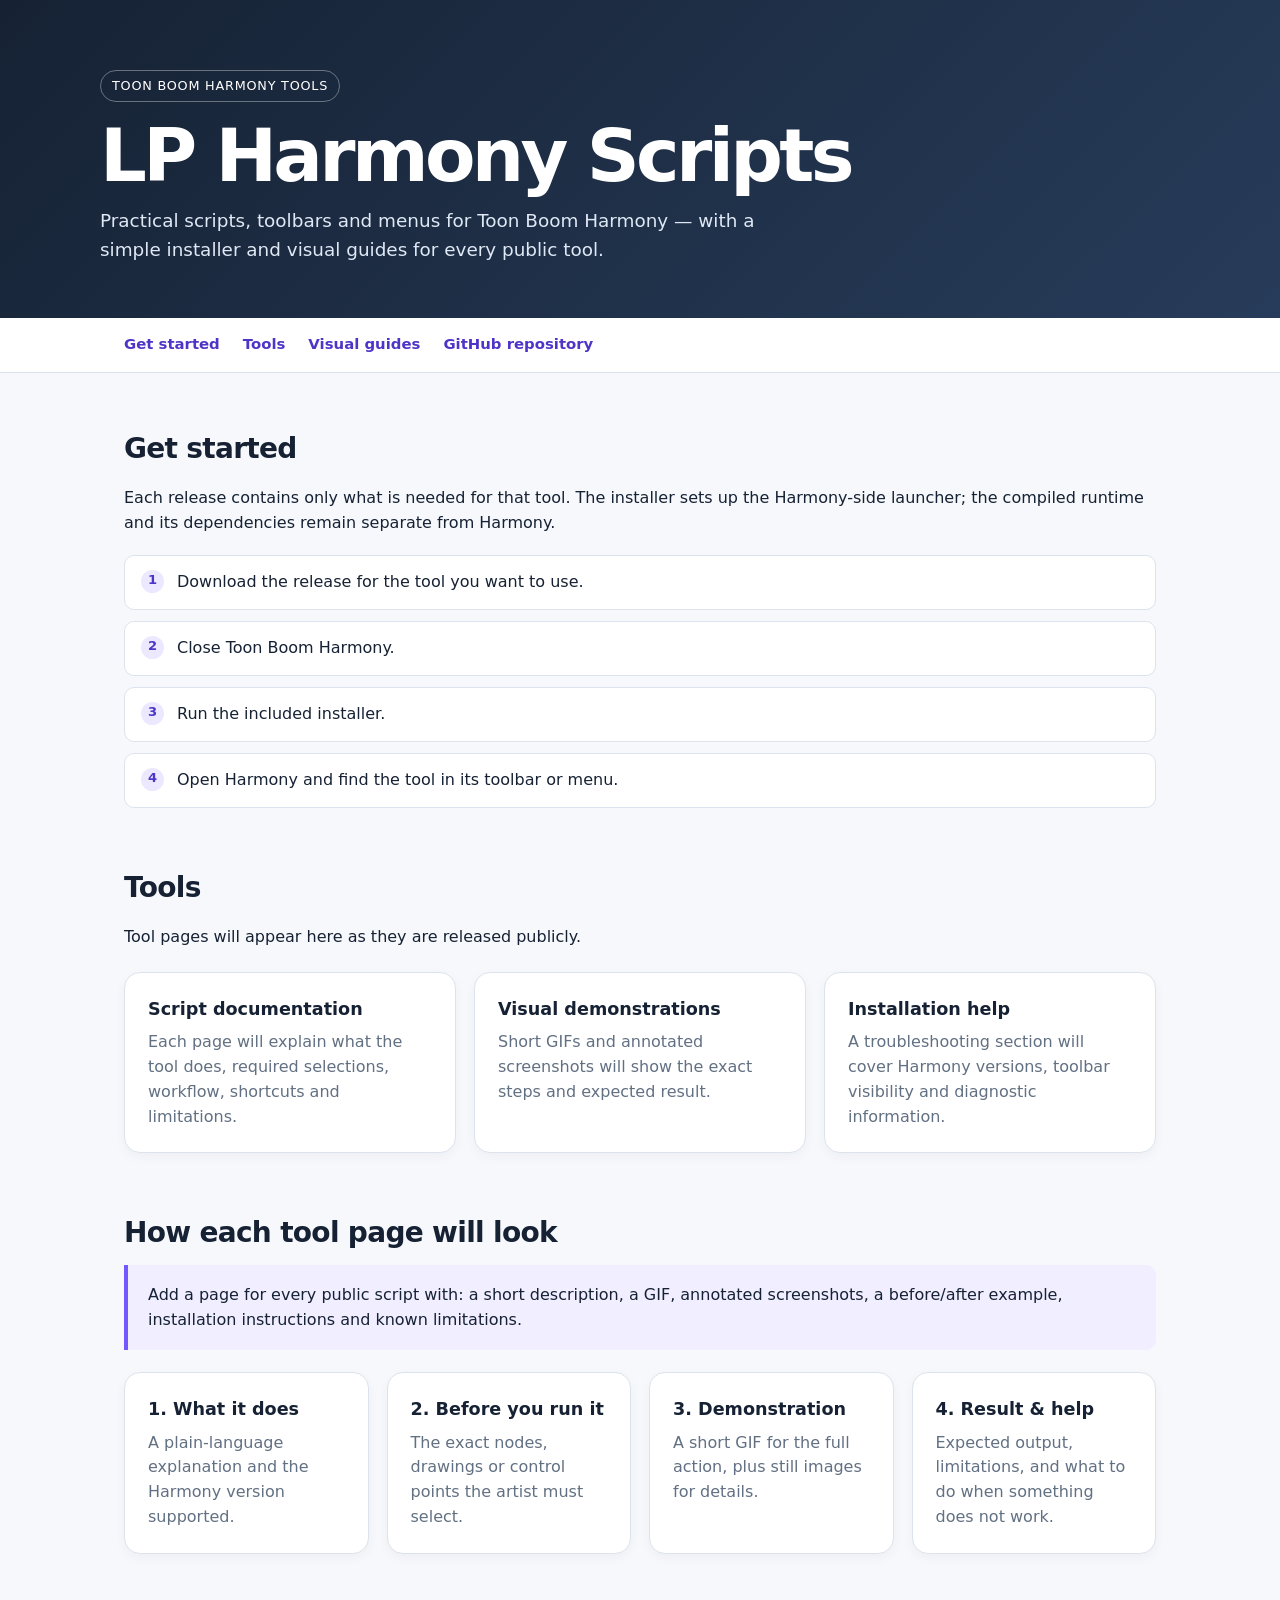
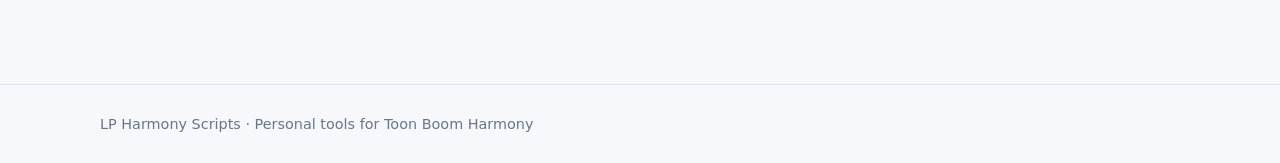
==== docs/index.html @ 53d53b08 "Add LP Harmony Scripts documentation homepage" ====
<!doctype html>
<html lang="en">
<head>
  <meta charset="utf-8">
  <meta name="viewport" content="width=device-width,initial-scale=1">
  <meta name="description" content="Visual documentation for LP Harmony Scripts.">
  <title>LP Harmony Scripts — Documentation</title>
  <link rel="stylesheet" href="assets/style.css">
</head>
<body>
  <header>
    <div class="wrap">
      <span class="badge">Toon Boom Harmony tools</span>
      <h1>LP Harmony Scripts</h1>
      <p class="lead">Practical scripts, toolbars and menus for Toon Boom Harmony — with a simple installer and visual guides for every public tool.</p>
    </div>
  </header>
  <nav>
    <div class="wrap">
      <a href="#start">Get started</a>
      <a href="#tools">Tools</a>
      <a href="#visual-guides">Visual guides</a>
      <a href="https://github.com/naililian/LP_Harmony_Scripts-JS-PY">GitHub repository</a>
    </div>
  </nav>
  <main class="wrap">
    <section id="start">
      <h2>Get started</h2>
      <p>Each release contains only what is needed for that tool. The installer sets up the Harmony-side launcher; the compiled runtime and its dependencies remain separate from Harmony.</p>
      <ol class="steps">
        <li>Download the release for the tool you want to use.</li>
        <li>Close Toon Boom Harmony.</li>
        <li>Run the included installer.</li>
        <li>Open Harmony and find the tool in its toolbar or menu.</li>
      </ol>
    </section>
    <section id="tools">
      <h2>Tools</h2>
      <p>Tool pages will appear here as they are released publicly.</p>
      <div class="grid">
        <article class="card">
          <h3>Script documentation</h3>
          <p>Each page will explain what the tool does, required selections, workflow, shortcuts and limitations.</p>
        </article>
        <article class="card">
          <h3>Visual demonstrations</h3>
          <p>Short GIFs and annotated screenshots will show the exact steps and expected result.</p>
        </article>
        <article class="card">
          <h3>Installation help</h3>
          <p>A troubleshooting section will cover Harmony versions, toolbar visibility and diagnostic information.</p>
        </article>
      </div>
    </section>
    <section id="visual-guides">
      <h2>How each tool page will look</h2>
      <div class="note">Add a page for every public script with: a short description, a GIF, annotated screenshots, a before/after example, installation instructions and known limitations.</div>
      <div class="grid">
        <article class="card"><h3>1. What it does</h3><p>A plain-language explanation and the Harmony version supported.</p></article>
        <article class="card"><h3>2. Before you run it</h3><p>The exact nodes, drawings or control points the artist must select.</p></article>
        <article class="card"><h3>3. Demonstration</h3><p>A short GIF for the full action, plus still images for details.</p></article>
        <article class="card"><h3>4. Result &amp; help</h3><p>Expected output, limitations, and what to do when something does not work.</p></article>
      </div>
    </section>
  </main>
  <footer><div class="wrap">LP Harmony Scripts · Personal tools for Toon Boom Harmony</div></footer>
</body>
</html>
---- docs/assets/style.css ----
:root { --ink:#162234; --muted:#627083; --paper:#f6f8fb; --panel:#ffffff; --accent:#7357ff; --accent-dark:#4f35c7; --line:#dce3ec; }
* { box-sizing:border-box; }
body { margin:0; color:var(--ink); background:var(--paper); font:16px/1.55 Inter, ui-sans-serif, system-ui, -apple-system, BlinkMacSystemFont, "Segoe UI", sans-serif; }
a { color:var(--accent-dark); font-weight:650; text-decoration:none; }
a:hover { text-decoration:underline; }
header { background:linear-gradient(135deg,#162234,#273c5a); color:#fff; padding:70px 24px 54px; }
.wrap { width:min(1080px,100%); margin:auto; }
.badge { display:inline-block; padding:5px 11px; border:1px solid rgba(255,255,255,.35); border-radius:999px; font-size:.8rem; letter-spacing:.06em; text-transform:uppercase; }
h1 { font-size:clamp(2.3rem,6vw,4.6rem); line-height:1; margin:17px 0 15px; letter-spacing:-.05em; }
.lead { max-width:680px; margin:0; color:#dfe8f5; font-size:1.15rem; }
nav { background:#fff; border-bottom:1px solid var(--line); }
nav .wrap { display:flex; gap:23px; flex-wrap:wrap; padding:15px 24px; font-size:.93rem; }
main { padding:54px 24px 72px; }
section { margin:0 0 58px; }
h2 { font-size:1.75rem; letter-spacing:-.025em; margin:0 0 10px; }
.grid { display:grid; grid-template-columns:repeat(auto-fit,minmax(235px,1fr)); gap:18px; margin-top:22px; }
.card { background:var(--panel); border:1px solid var(--line); border-radius:16px; padding:23px; box-shadow:0 4px 12px rgba(22,34,52,.04); }
.card h3 { margin:0 0 7px; font-size:1.1rem; }
.card p { color:var(--muted); margin:0; }
.steps { counter-reset:step; display:grid; gap:11px; margin:20px 0 0; padding:0; }
.steps li { list-style:none; padding:14px 16px 14px 52px; background:#fff; border:1px solid var(--line); border-radius:10px; position:relative; }
.steps li::before { counter-increment:step; content:counter(step); position:absolute; left:16px; top:14px; width:23px; height:23px; border-radius:50%; background:#ece8ff; color:var(--accent-dark); text-align:center; font-size:.82rem; font-weight:800; }
.note { padding:18px 20px; border-left:4px solid var(--accent); background:#f0eeff; border-radius:0 10px 10px 0; }
footer { color:#68758a; border-top:1px solid var(--line); padding:28px 24px; font-size:.9rem; }
@media (max-width:600px) { header { padding-top:52px; } main { padding-top:40px; } }
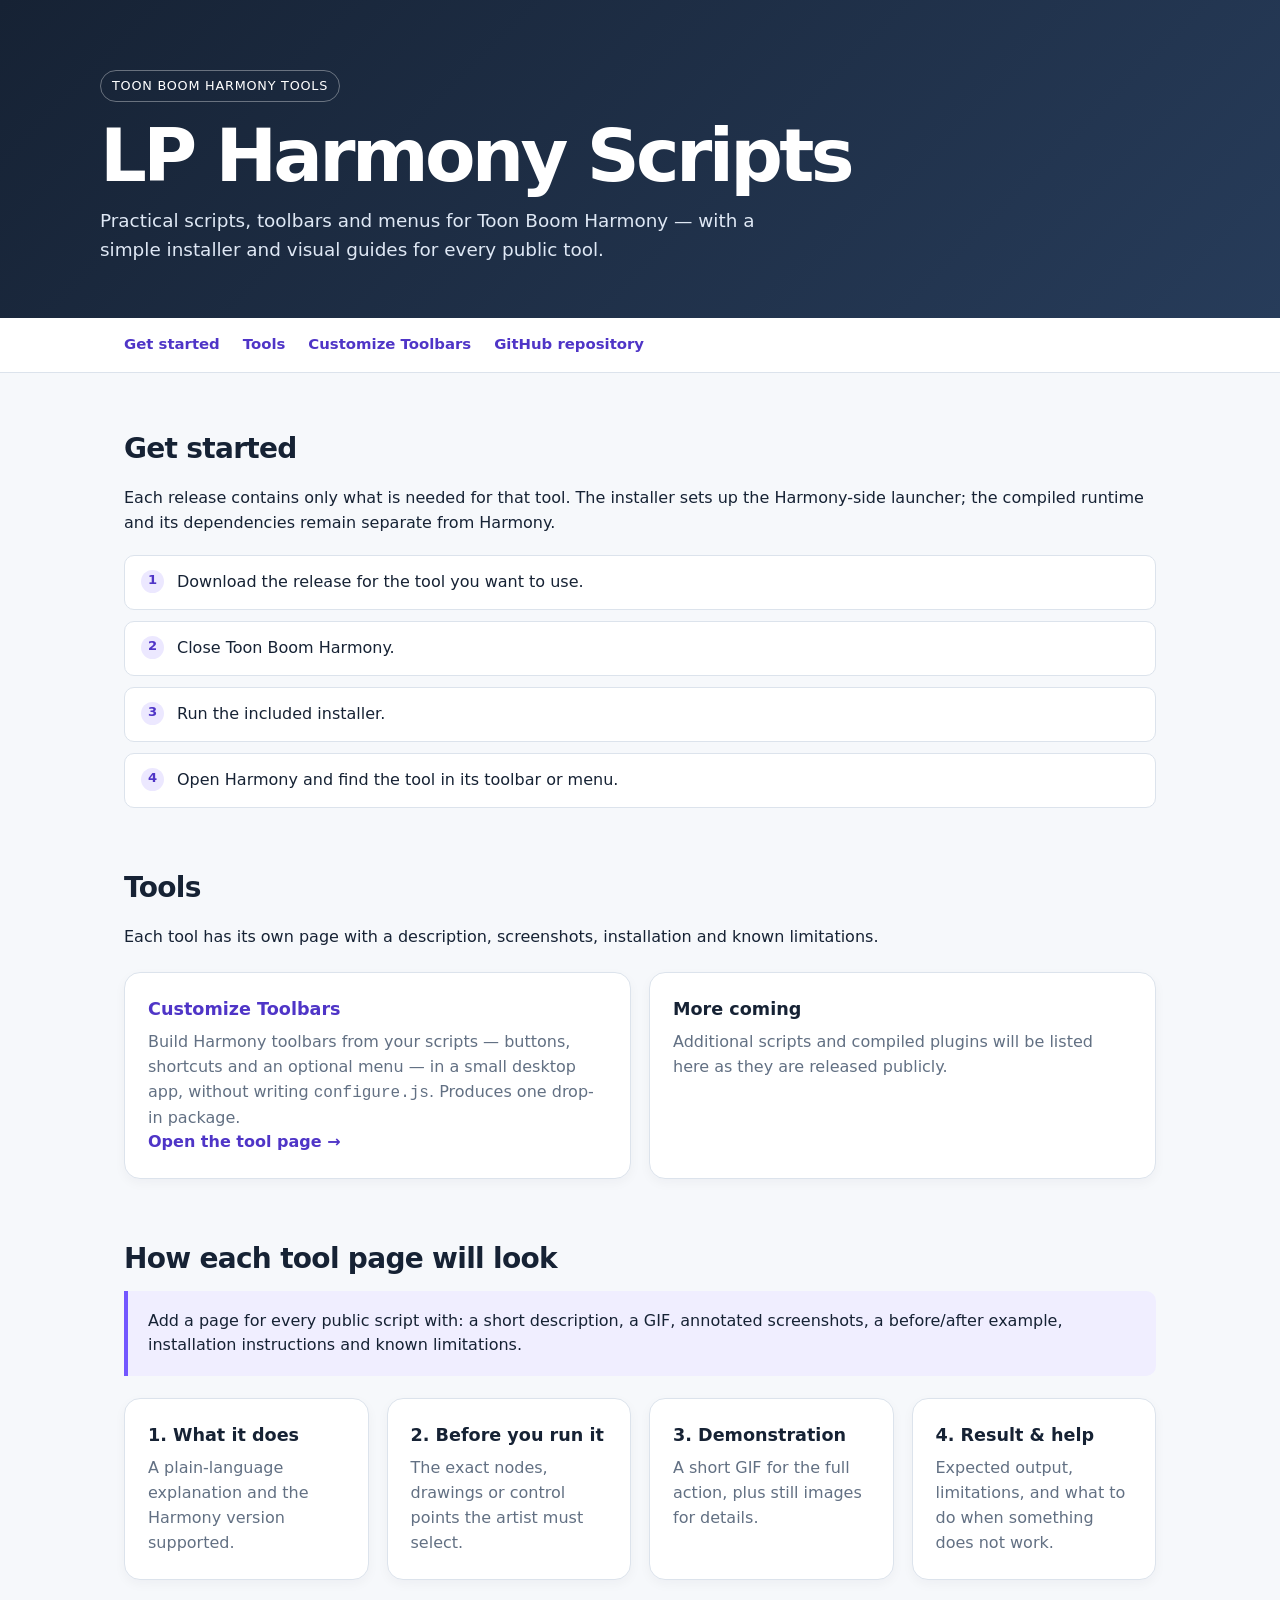
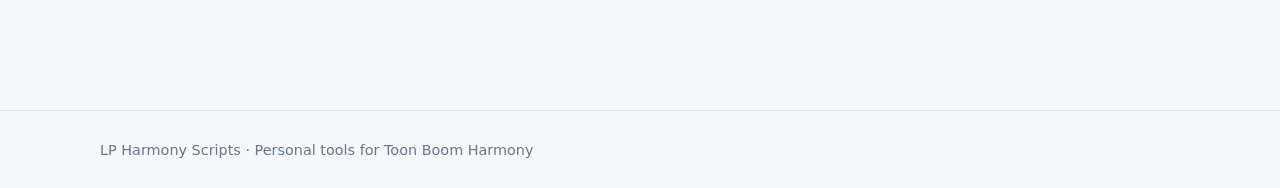
==== commit ee526cb0: "Add Customize Toolbars tool + documentation page customize-toolbars/ — a desktop builder (PySide6) t" ====
--- a/docs/index.html
+++ b/docs/index.html
@@ -19,7 +19,7 @@
     <div class="wrap">
       <a href="#start">Get started</a>
       <a href="#tools">Tools</a>
-      <a href="#visual-guides">Visual guides</a>
+      <a href="customize-toolbars.html">Customize Toolbars</a>
       <a href="https://github.com/naililian/LP_Harmony_Scripts-JS-PY">GitHub repository</a>
     </div>
   </nav>
@@ -36,19 +36,16 @@
     </section>
     <section id="tools">
       <h2>Tools</h2>
-      <p>Tool pages will appear here as they are released publicly.</p>
+      <p>Each tool has its own page with a description, screenshots, installation and known limitations.</p>
       <div class="grid">
         <article class="card">
-          <h3>Script documentation</h3>
-          <p>Each page will explain what the tool does, required selections, workflow, shortcuts and limitations.</p>
+          <h3><a href="customize-toolbars.html">Customize Toolbars</a></h3>
+          <p>Build Harmony toolbars from your scripts — buttons, shortcuts and an optional menu — in a small desktop app, without writing <code>configure.js</code>. Produces one drop-in package.</p>
+          <p><a href="customize-toolbars.html">Open the tool page →</a></p>
         </article>
         <article class="card">
-          <h3>Visual demonstrations</h3>
-          <p>Short GIFs and annotated screenshots will show the exact steps and expected result.</p>
-        </article>
-        <article class="card">
-          <h3>Installation help</h3>
-          <p>A troubleshooting section will cover Harmony versions, toolbar visibility and diagnostic information.</p>
+          <h3>More coming</h3>
+          <p>Additional scripts and compiled plugins will be listed here as they are released publicly.</p>
         </article>
       </div>
     </section>
